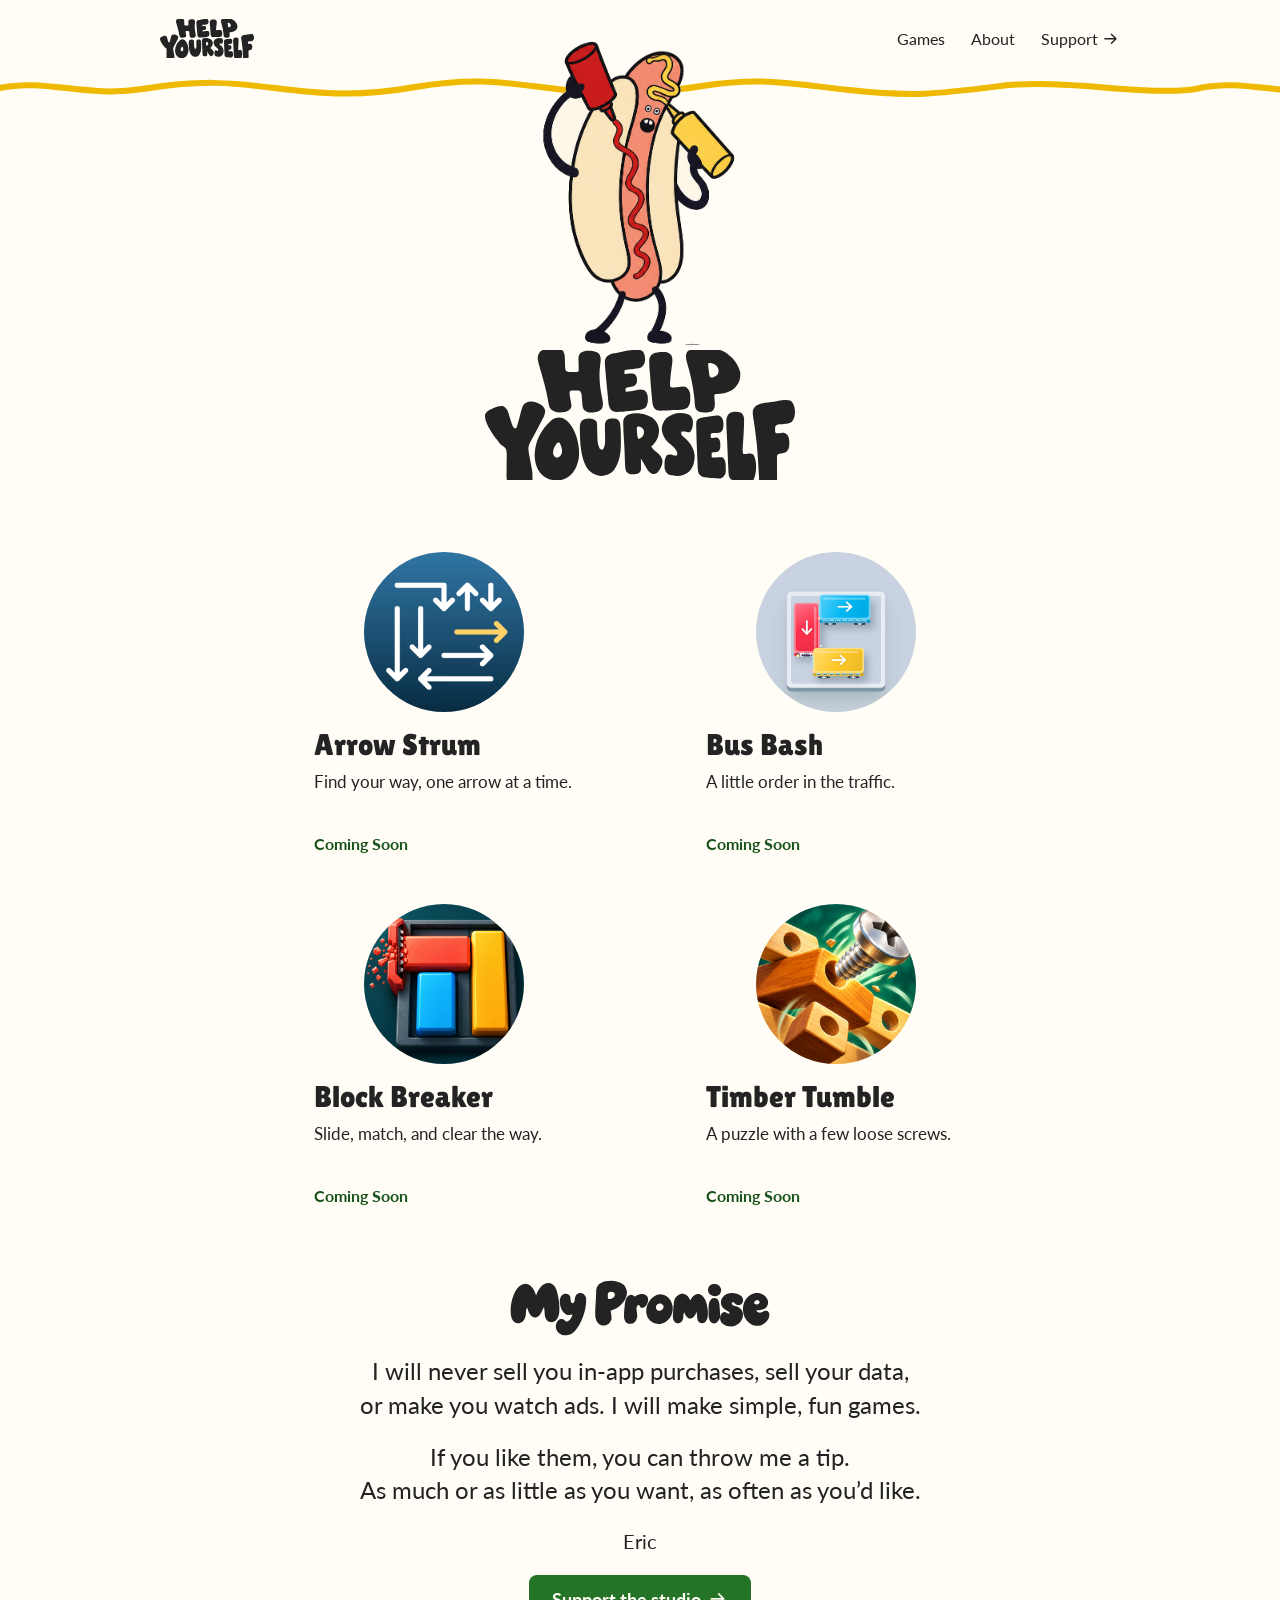
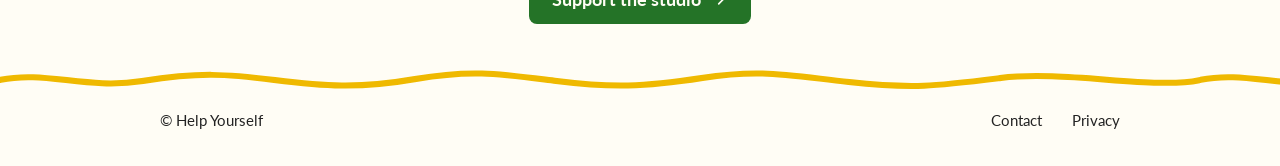
==== docs/index.html @ fa2aa7d3 "Balance game artwork beneath the centered brand" ====
<!doctype html>
<html lang="en">
<head>
  <meta charset="utf-8">
  <meta name="viewport" content="width=device-width, initial-scale=1">
  <meta name="description" content="Simple, fun games. No ads, no in-app purchases, and no selling your data. Meet Arrow Strum, Bus Bash, Block Breaker, and Timber Tumble.">
  <meta name="theme-color" content="#fffdf5">
  <meta property="og:title" content="Help Yourself — Simple, fun games">
  <meta property="og:description" content="Simple, fun games. No ads, no in-app purchases, and no selling your data. Meet Arrow Strum, Bus Bash, Block Breaker, and Timber Tumble.">
  <meta property="og:type" content="website">
  <title>Help Yourself — Simple, fun games</title>
  <link rel="stylesheet" href="assets/styles.css?v=10">
  <link rel="preload" href="assets/fonts/Lato-Regular.ttf" as="font" type="font/ttf" crossorigin>
  <script src="assets/site.js?v=2" defer></script>
</head>
<body class="home">
  <a class="skip-link" href="#main">Skip to content</a>
  <header class="site-header">
    <div class="header-inner">
      <a class="small-brand" href="./" aria-label="Help Yourself home" aria-hidden="true" tabindex="-1"><img src="assets/brand/help-yourself-wordmark.svg" width="692" height="292" alt="Help Yourself"></a>
      <nav aria-label="Main navigation">
        <a href="#games">Games</a>
        <a href="about/">About</a>
        <a class="support-link" href="support/">Support <svg viewBox="0 0 24 24" fill="none" aria-hidden="true"><path d="M4 12h15m-6-6 6 6-6 6" stroke="currentColor" stroke-width="2" stroke-linecap="round" stroke-linejoin="round"/></svg></a>
      </nav>
    </div>
    <div class="header-rule" aria-hidden="true"></div>
  </header>
  <main id="main" tabindex="-1">
    <section class="hero" aria-labelledby="brand-title">
      <img class="mascot" src="assets/brand/hot-dog-mascot.png" alt="" width="510" height="775" fetchpriority="high">
      <h1 id="brand-title"><span class="visually-hidden">Help Yourself</span><img class="wordmark" src="assets/brand/help-yourself-wordmark.svg" width="692" height="292" alt="" aria-hidden="true"></h1>
    </section>
    <section class="game-list" id="games" aria-labelledby="games-title">
      <h2 class="visually-hidden" id="games-title">Games</h2>
      <article class="game-preview" id="arrow-strum" aria-labelledby="arrow-strum-title">
        <img class="game-art" src="assets/games/arrow-strum.png" width="512" height="512" alt="">
        <h3 id="arrow-strum-title">Arrow Strum</h3>
        <p>Find your way, one arrow at a time.</p>
        <p class="availability">Coming Soon</p>
      </article>
      <article class="game-preview" id="bus-bash" aria-labelledby="bus-bash-title">
        <img class="game-art" src="assets/games/bus-bash.png" width="512" height="512" alt="" loading="lazy">
        <h3 id="bus-bash-title">Bus Bash</h3>
        <p>A little order in the traffic.</p>
        <p class="availability">Coming Soon</p>
      </article>
      <article class="game-preview" id="block-breaker" aria-labelledby="block-breaker-title">
        <img class="game-art" src="assets/games/block-breaker.png" width="512" height="512" alt="" loading="lazy">
        <h3 id="block-breaker-title">Block Breaker</h3>
        <p>Slide, match, and clear the way.</p>
        <p class="availability">Coming Soon</p>
      </article>
      <article class="game-preview" id="timber-tumble" aria-labelledby="timber-tumble-title">
        <img class="game-art" src="assets/games/timber-tumble.png" width="512" height="512" alt="" loading="lazy">
        <h3 id="timber-tumble-title">Timber Tumble</h3>
        <p>A puzzle with a few loose screws.</p>
        <p class="availability">Coming Soon</p>
      </article>
    </section>
    <section class="promise" aria-labelledby="promise-title">
      <h2 id="promise-title"><span class="visually-hidden">My Promise</span><img src="assets/headings/my-promise.svg" alt="" aria-hidden="true" width="1339" height="289" loading="lazy"></h2>
      <p>I will never sell you in-app purchases, sell your data,<br class="desktop-break"> or make you watch ads. I will make simple, fun games.</p>
      <p>If you like them, you can throw me a tip.<br class="desktop-break"> As much or as little as you want, as often as you’d like.</p>
      <p class="signoff">Eric</p>
      <a class="button" href="support/">Support the studio <svg viewBox="0 0 24 24" fill="none" aria-hidden="true"><path d="M4 12h15m-6-6 6 6-6 6" stroke="currentColor" stroke-width="2" stroke-linecap="round" stroke-linejoin="round"/></svg></a>
    </section>
  </main>
  <footer class="site-footer">
    <div class="footer-rule" aria-hidden="true"></div>
    <div class="footer-inner">
      <a href="./" class="footer-copyright">© Help Yourself</a>
      <nav aria-label="Footer navigation"><a href="mailto:support@helpyourself.games">Contact</a><a href="privacy/">Privacy</a></nav>
    </div>
  </footer>
</body>
</html>
---- docs/assets/styles.css ----
@font-face {
  font-family: Lato;
  src: url("fonts/Lato-Regular.ttf") format("truetype");
  font-style: normal;
  font-weight: 400;
  font-display: swap;
}
@font-face {
  font-family: Lato;
  src: url("fonts/Lato-Bold.ttf") format("truetype");
  font-style: normal;
  font-weight: 700;
  font-display: swap;
}
@font-face {
  font-family: "Lilita One";
  src: url("fonts/LilitaOne-Regular.ttf") format("truetype");
  font-style: normal;
  font-weight: 400;
  font-display: swap;
}
:root {
  --color-ink: #232323;
  --color-paper: #fffdf5;
  --color-mustard: #efb900;
  --color-ketchup: #e12620;
  --color-relish: #247327;
  --color-relish-dark: #19531c;
  --font-body: Lato, sans-serif;
  --font-display: "Lilita One", sans-serif;
  --width-site: 960px;
  --width-copy: 680px;
  --space-small: 16px;
  --space-medium: 32px;
  --space-large: 72px;
  --radius-button: 8px;
  color-scheme: light;
  color: var(--color-ink);
  background: var(--color-paper);
  font-family: var(--font-body);
  font-size: 18px;
  line-height: 1.5;
  font-synthesis: none;
  scrollbar-color: var(--color-ketchup) var(--color-paper);
}
* { box-sizing: border-box; }
html { scroll-behavior: smooth; scroll-padding-top: 128px; }
body { margin: 0; }
img { display: block; max-width: 100%; height: auto; }
svg { width: 1.1em; height: 1.1em; flex: none; vertical-align: middle; }
a { color: inherit; text-underline-offset: 0.22em; }
a:hover { text-decoration-thickness: 2px; }
a:focus-visible { outline: 3px solid var(--color-relish); outline-offset: 6px; border-radius: 3px; }
main:focus { outline: none; }
::selection { color: var(--color-paper); background: var(--color-relish); }
h1, h2, h3 { font-family: var(--font-display); font-weight: 400; line-height: 1.1; text-wrap: balance; }
p { margin: 0 0 1.2em; text-wrap: pretty; }
.visually-hidden { position: absolute; width: 1px; height: 1px; padding: 0; margin: -1px; overflow: hidden; clip-path: inset(50%); white-space: nowrap; border: 0; }
.skip-link { position: fixed; top: 12px; left: 16px; z-index: 30; padding: 12px 20px; background: var(--color-paper); transform: translateY(-160%); }
.skip-link:focus { transform: translateY(0); }
.site-header { position: fixed; inset: 0 0 auto; z-index: 10; height: 100px; background: var(--color-paper); }
.header-inner { width: min(var(--width-site), calc(100% - 64px)); height: 77px; margin: 0 auto; display: flex; align-items: center; justify-content: space-between; gap: 24px; }
.small-brand { display: block; width: 94px; flex: 0 0 94px; transition: opacity 180ms ease-out; }
.small-brand img { width: 100%; }
.home .small-brand { opacity: 0; visibility: hidden; pointer-events: none; }
.home.brand-visible .small-brand { opacity: 1; visibility: visible; pointer-events: auto; }
nav { display: flex; align-items: center; gap: 26px; }
nav a { min-height: 44px; display: inline-flex; align-items: center; gap: 4px; text-decoration: none; font-size: 16px; }
nav a:hover, nav a[aria-current="page"] { text-decoration: underline; }
.header-rule, .footer-rule { height: 24px; background: url("brand/mustard-line.svg?v=2") left center / 1200px 24px repeat-x; }
.header-rule { position: absolute; inset: 76px 0 auto; }
.home .site-header { background: transparent; }
.home.brand-visible .site-header { background: var(--color-paper); }
.hero { position: relative; width: min(310px, 65vw); margin: 0 auto; padding-top: 34px; text-align: center; }
.mascot { position: relative; z-index: 11; height: 310.5px; width: auto; margin: 0 auto 5px; }
.hero h1 { margin: 0; }
.wordmark { width: 310px; }
.game-list { display: grid; grid-template-columns: repeat(2, minmax(0, 1fr)); gap: 48px 64px; width: min(720px, calc(100% - 64px)); margin: 72px auto 0; text-align: left; }
.game-preview { width: 260px; max-width: 100%; min-width: 0; justify-self: center; scroll-margin-top: 0; }
.game-art { width: 230px; height: 230px; border-radius: 50%; object-fit: cover; }
.game-preview .game-art { width: 160px; height: 160px; margin: 0 auto 16px; }
.game-preview h3 { margin: 0 0 8px; font-size: 30px; }
.game-preview p { max-width: 28ch; margin: 0 0 12px; font-size: 17px; }
.game-preview p:not(.availability) { min-height: 3em; }
.game-preview .availability { color: var(--color-relish-dark); font-size: 16px; font-weight: 700; margin-bottom: 0; }
.promise { max-width: 800px; margin: 72px auto 0; padding: 0 24px; text-align: center; }
.promise h2 { margin: 0 0 18px; }
.promise h2 img { width: 260px; margin: 0 auto; }
.promise p { margin: 0 0 18px; font-size: clamp(19px, 2.5vw, 24px); line-height: 1.4; }
.promise .signoff { font-family: var(--font-body); font-size: 20px; margin: 20px 0; }
.button { display: inline-flex; align-items: center; justify-content: center; gap: 7px; min-height: 48px; padding: 11px 23px; border-radius: var(--radius-button); color: var(--color-paper); background: var(--color-relish); font-weight: 700; text-decoration: none; transition: background-color 180ms ease-out; }
.button:hover { background: var(--color-relish-dark); text-decoration: none; }
.site-footer { margin: 44px 0 0; padding-bottom: 24px; }
.footer-rule { margin-bottom: 6px; }
.footer-inner { width: min(var(--width-site), calc(100% - 64px)); margin-inline: auto; display: flex; justify-content: space-between; align-items: center; gap: 24px; font-size: 15px; }
.footer-copyright { text-decoration: none; }
.footer-copyright:hover { text-decoration: underline; }
.footer-inner nav { gap: 30px; }
.footer-inner nav a { font-size: 15px; }
.interior { width: min(720px, calc(100% - 64px)); min-height: calc(100svh - 130px); margin: 0 auto; padding: 164px 0 48px; }
.interior + .site-footer { margin-top: 0; }
.page-intro { margin: 0 0 40px; text-align: left; }
.page-intro h1 { font-size: clamp(38px, 5vw, 60px); margin: 0; }
.page-intro h1.lettered-heading { font-family: var(--font-body); line-height: 1; }
.heading-art { height: clamp(42px, 5vw, 60px); width: auto; max-width: 100%; object-fit: contain; object-position: left center; }
.short-story { max-width: 480px; text-align: left; }
.about-story, .support-story { display: grid; grid-template-columns: minmax(0, 1fr) 240px; column-gap: 48px; max-width: none; }
.about-story > :not(.pie-character), .support-story > :not(.bank-character) { grid-column: 1; }
.page-lead { font-size: 22px; line-height: 1.45; margin-bottom: 28px; }
.pie-character, .bank-character { width: auto; grid-column: 2; grid-row: 1 / 4; align-self: center; }
.pie-character { height: 260px; }
.bank-character { height: 240px; }
.promise-lines { font-size: 20px; line-height: 1.6; margin-bottom: 20px; }
.text-action { min-height: 44px; display: inline-flex; align-items: center; gap: 8px; font-weight: 700; }
.support-copy p:not(.page-lead) { margin-bottom: 24px; }
.privacy-copy { max-width: 600px; }
.privacy-copy h2 { font-family: var(--font-body); font-size: 20px; font-weight: 700; margin: 32px 0 12px; }
.privacy-copy h2:first-child { margin-top: 0; }
.privacy-copy p { margin-bottom: 20px; overflow-wrap: anywhere; }
@media (max-width: 640px) {
  :root { font-size: 17px; }
  .header-inner { width: calc(100% - 32px); height: 73px; gap: 12px; }
  .small-brand { width: 70px; flex-basis: 70px; }
  nav { gap: 17px; }
  nav a { font-size: 15px; }
  .header-rule { top: 73px; }
  .hero { width: 270px; padding-top: 100px; }
  .mascot { height: 281.75px; }
  .wordmark { width: 270px; }
  .game-list { grid-template-columns: 1fr; gap: 60px; width: calc(100% - 48px); margin-top: 64px; text-align: center; }
  .game-preview { width: 100%; }
  .game-art { width: 220px; height: 220px; }
  .game-preview .game-art { width: 220px; height: 220px; margin: 0 auto 8px; }
  .game-preview h3 { font-size: 29px; }
  .game-preview p { margin: 4px auto 0; font-size: 17px; }
  .game-preview p:not(.availability) { min-height: 0; }
  .game-preview .availability { font-size: 16px; }
  .promise { margin-top: 64px; padding-inline: 24px; }
  .promise p { font-size: 20px; }
  .desktop-break { display: none; }
  .site-footer { margin-top: 40px; }
  .footer-inner { width: calc(100% - 32px); gap: 10px; }
  .footer-inner nav { gap: 18px; }
  .footer-inner, .footer-inner nav a { font-size: 14px; }
  .interior { width: calc(100% - 40px); padding: 136px 0 40px; }
  .page-intro { margin-bottom: 32px; }
  .page-lead { font-size: 20px; }
  .about-story, .support-story { grid-template-columns: 1fr; }
  .pie-character, .bank-character { grid-column: 1; grid-row: auto; margin-bottom: 28px; }
  .pie-character { height: 200px; }
  .bank-character { height: 180px; }
  .promise-lines { font-size: 18px; }
}
@media (max-width: 360px) {
  .small-brand { width: 60px; flex-basis: 60px; }
  nav { gap: 12px; }
  nav a { font-size: 14px; }
}
@media (prefers-reduced-motion: reduce) {
  html { scroll-behavior: auto; }
  *, *::before, *::after { transition: none !important; }
}
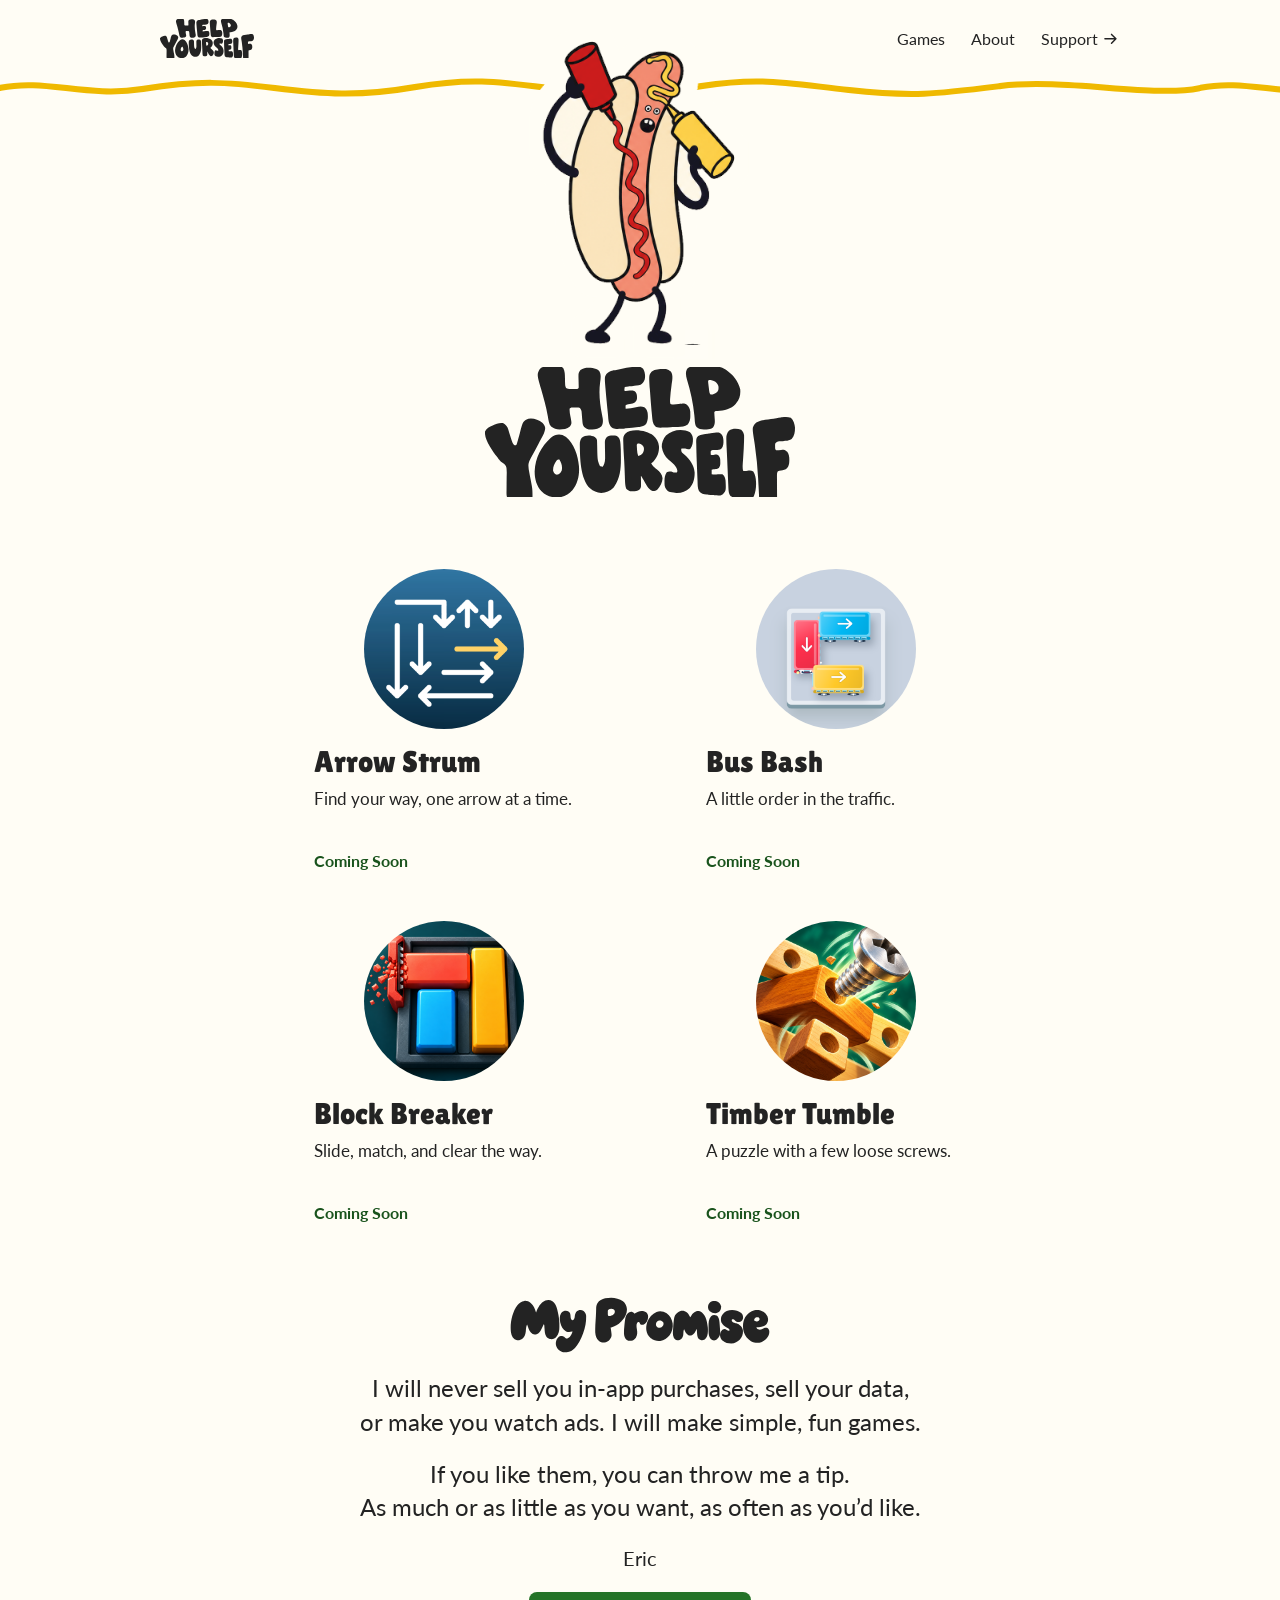
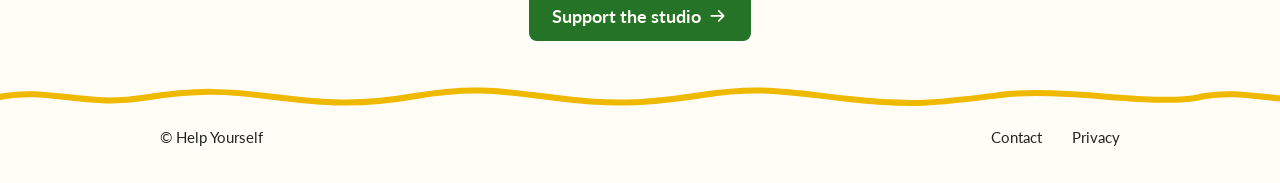
==== commit 9d611866: "Give the hot dog breathing room from the mustard line" ====
--- a/docs/index.html
+++ b/docs/index.html
@@ -9,7 +9,7 @@
   <meta property="og:description" content="Simple, fun games. No ads, no in-app purchases, and no selling your data. Meet Arrow Strum, Bus Bash, Block Breaker, and Timber Tumble.">
   <meta property="og:type" content="website">
   <title>Help Yourself — Simple, fun games</title>
-  <link rel="stylesheet" href="assets/styles.css?v=10">
+  <link rel="stylesheet" href="assets/styles.css?v=11">
   <link rel="preload" href="assets/fonts/Lato-Regular.ttf" as="font" type="font/ttf" crossorigin>
   <script src="assets/site.js?v=2" defer></script>
 </head>
@@ -28,7 +28,17 @@
   </header>
   <main id="main" tabindex="-1">
     <section class="hero" aria-labelledby="brand-title">
-      <img class="mascot" src="assets/brand/hot-dog-mascot.png" alt="" width="510" height="775" fetchpriority="high">
+      <svg class="mascot-filter" aria-hidden="true" focusable="false" xmlns="http://www.w3.org/2000/svg">
+        <defs>
+          <filter id="mascot-clearance" x="-25%" y="-25%" width="150%" height="150%" primitiveUnits="userSpaceOnUse">
+            <feMorphology in="SourceAlpha" operator="dilate" radius="14" result="outline"/>
+            <feFlood flood-color="var(--color-paper)"/>
+            <feComposite in2="outline" operator="in"/>
+            <feMerge><feMergeNode/><feMergeNode in="SourceGraphic"/></feMerge>
+          </filter>
+        </defs>
+      </svg>
+      <img class="mascot" src="assets/brand/hot-dog-mascot.png" alt="" width="510" height="775" fetchpriority="high" style="filter: url(#mascot-clearance)">
       <h1 id="brand-title"><span class="visually-hidden">Help Yourself</span><img class="wordmark" src="assets/brand/help-yourself-wordmark.svg" width="692" height="292" alt="" aria-hidden="true"></h1>
     </section>
     <section class="game-list" id="games" aria-labelledby="games-title">
--- a/docs/assets/styles.css
+++ b/docs/assets/styles.css
@@ -72,7 +72,8 @@
 .home .site-header { background: transparent; }
 .home.brand-visible .site-header { background: var(--color-paper); }
 .hero { position: relative; width: min(310px, 65vw); margin: 0 auto; padding-top: 34px; text-align: center; }
-.mascot { position: relative; z-index: 11; height: 310.5px; width: auto; margin: 0 auto 5px; }
+.mascot-filter { position: absolute; width: 0; height: 0; overflow: hidden; pointer-events: none; }
+.mascot { position: relative; z-index: 11; height: 310.5px; width: auto; margin: 0 auto 22px; }
 .hero h1 { margin: 0; }
 .wordmark { width: 310px; }
 .game-list { display: grid; grid-template-columns: repeat(2, minmax(0, 1fr)); gap: 48px 64px; width: min(720px, calc(100% - 64px)); margin: 72px auto 0; text-align: left; }
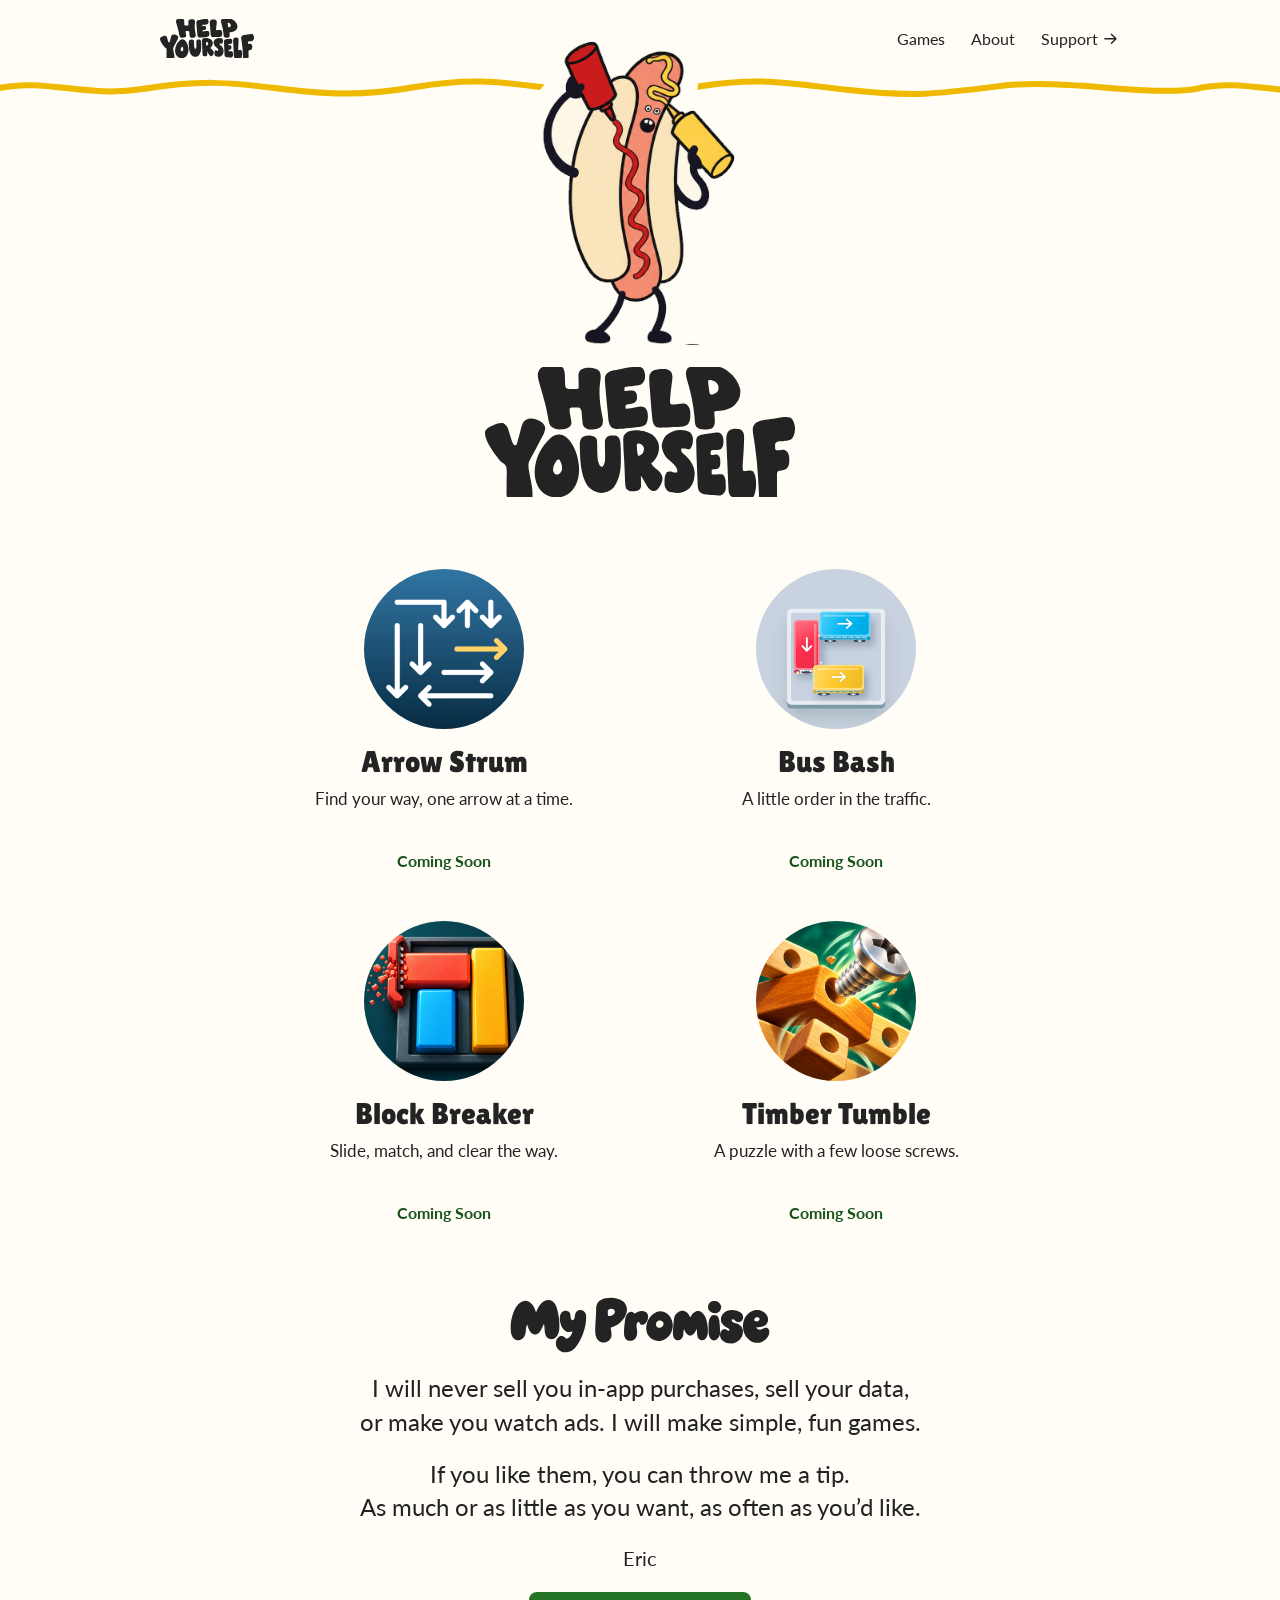
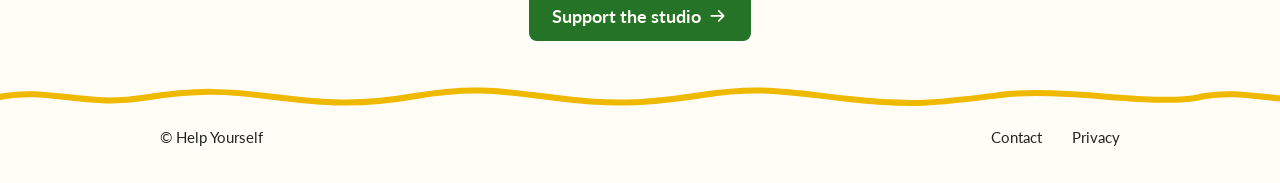
==== commit fdb21da8: "Center game captions beneath their artwork" ====
--- a/docs/index.html
+++ b/docs/index.html
@@ -9,7 +9,7 @@
   <meta property="og:description" content="Simple, fun games. No ads, no in-app purchases, and no selling your data. Meet Arrow Strum, Bus Bash, Block Breaker, and Timber Tumble.">
   <meta property="og:type" content="website">
   <title>Help Yourself — Simple, fun games</title>
-  <link rel="stylesheet" href="assets/styles.css?v=11">
+  <link rel="stylesheet" href="assets/styles.css?v=12">
   <link rel="preload" href="assets/fonts/Lato-Regular.ttf" as="font" type="font/ttf" crossorigin>
   <script src="assets/site.js?v=2" defer></script>
 </head>
--- a/docs/assets/styles.css
+++ b/docs/assets/styles.css
@@ -77,11 +77,11 @@
 .hero h1 { margin: 0; }
 .wordmark { width: 310px; }
 .game-list { display: grid; grid-template-columns: repeat(2, minmax(0, 1fr)); gap: 48px 64px; width: min(720px, calc(100% - 64px)); margin: 72px auto 0; text-align: left; }
-.game-preview { width: 260px; max-width: 100%; min-width: 0; justify-self: center; scroll-margin-top: 0; }
+.game-preview { width: 260px; max-width: 100%; min-width: 0; justify-self: center; text-align: center; scroll-margin-top: 0; }
 .game-art { width: 230px; height: 230px; border-radius: 50%; object-fit: cover; }
 .game-preview .game-art { width: 160px; height: 160px; margin: 0 auto 16px; }
 .game-preview h3 { margin: 0 0 8px; font-size: 30px; }
-.game-preview p { max-width: 28ch; margin: 0 0 12px; font-size: 17px; }
+.game-preview p { max-width: 28ch; margin: 0 auto 12px; font-size: 17px; }
 .game-preview p:not(.availability) { min-height: 3em; }
 .game-preview .availability { color: var(--color-relish-dark); font-size: 16px; font-weight: 700; margin-bottom: 0; }
 .promise { max-width: 800px; margin: 72px auto 0; padding: 0 24px; text-align: center; }
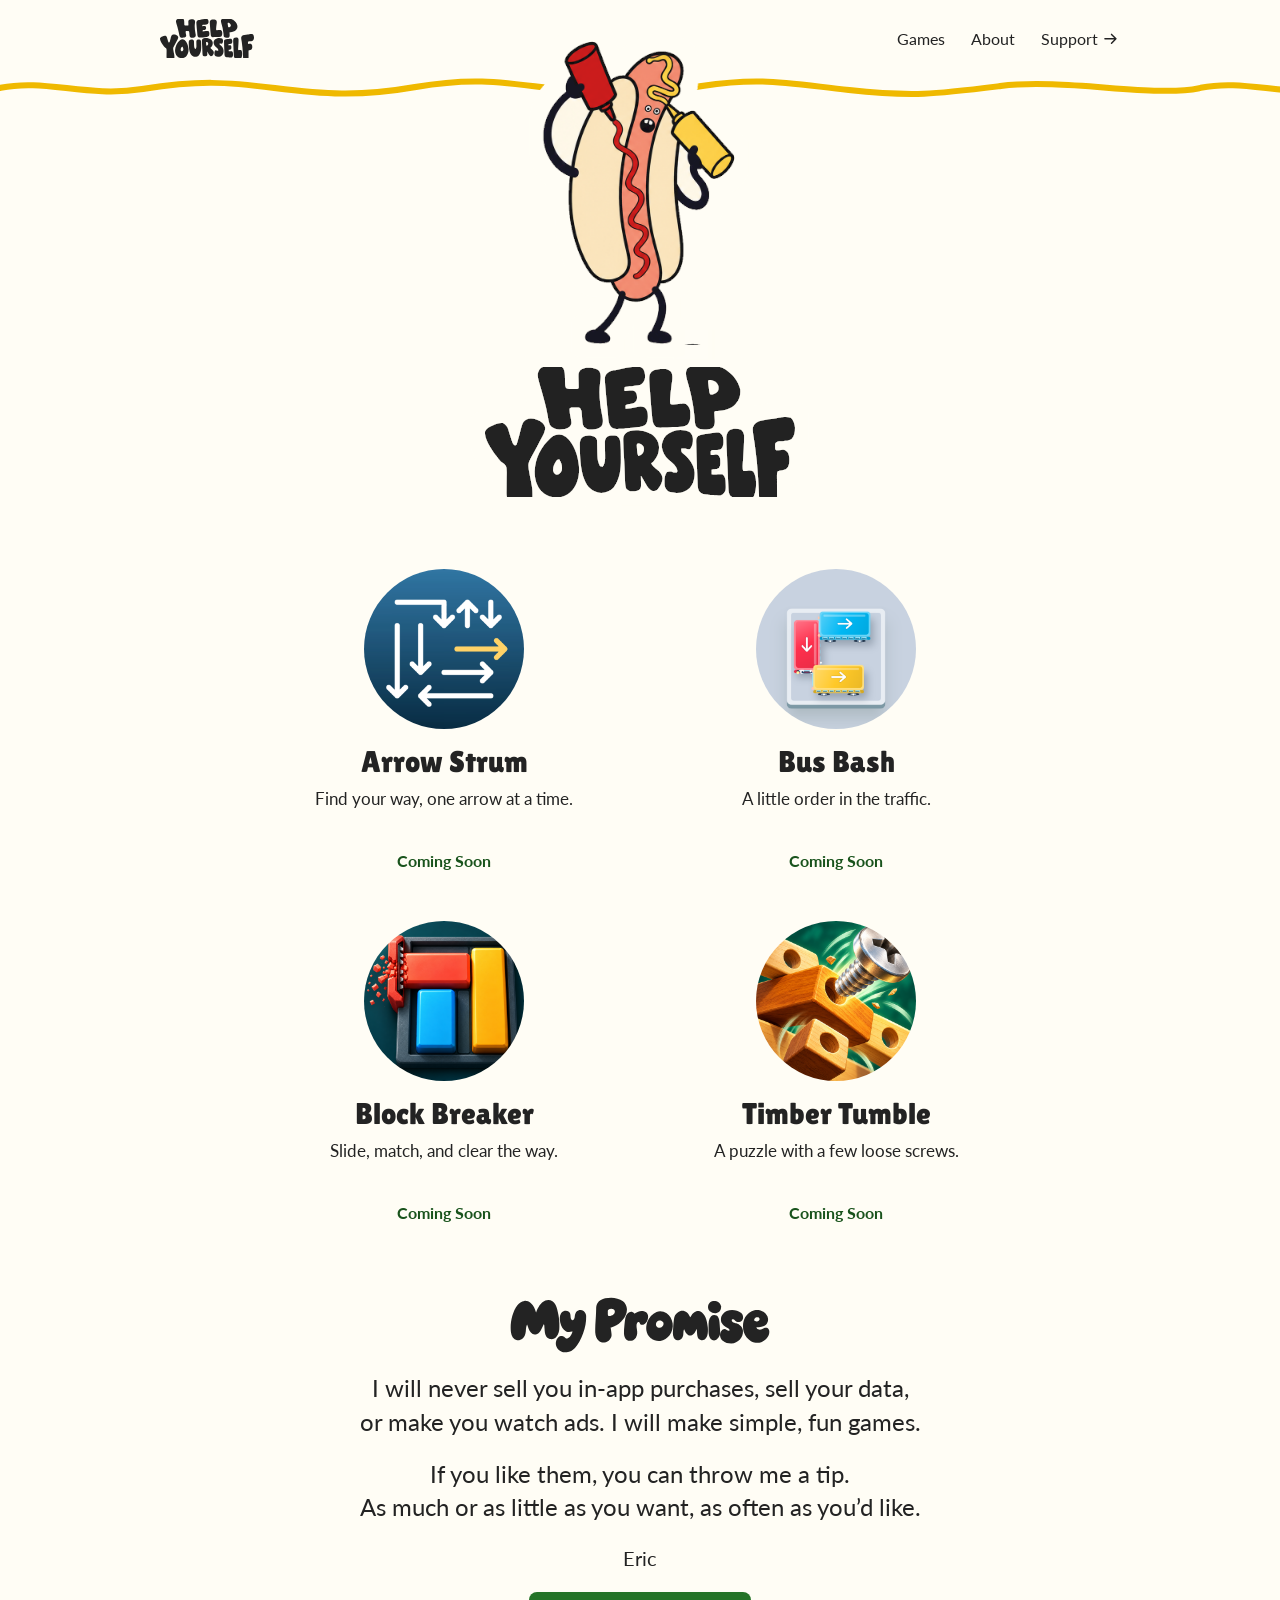
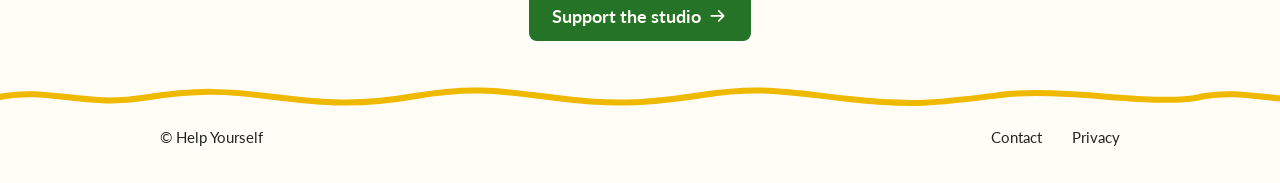
==== commit 4ad0eb37: "Keep mustard clear of the title throughout scrolling" ====
--- a/docs/index.html
+++ b/docs/index.html
@@ -9,9 +9,9 @@
   <meta property="og:description" content="Simple, fun games. No ads, no in-app purchases, and no selling your data. Meet Arrow Strum, Bus Bash, Block Breaker, and Timber Tumble.">
   <meta property="og:type" content="website">
   <title>Help Yourself — Simple, fun games</title>
-  <link rel="stylesheet" href="assets/styles.css?v=12">
+  <link rel="stylesheet" href="assets/styles.css?v=13">
   <link rel="preload" href="assets/fonts/Lato-Regular.ttf" as="font" type="font/ttf" crossorigin>
-  <script src="assets/site.js?v=2" defer></script>
+  <script src="assets/site.js?v=3" defer></script>
 </head>
 <body class="home">
   <a class="skip-link" href="#main">Skip to content</a>
@@ -28,9 +28,9 @@
   </header>
   <main id="main" tabindex="-1">
     <section class="hero" aria-labelledby="brand-title">
-      <svg class="mascot-filter" aria-hidden="true" focusable="false" xmlns="http://www.w3.org/2000/svg">
+      <svg class="brand-filter" aria-hidden="true" focusable="false" xmlns="http://www.w3.org/2000/svg">
         <defs>
-          <filter id="mascot-clearance" x="-25%" y="-25%" width="150%" height="150%" primitiveUnits="userSpaceOnUse">
+          <filter id="brand-clearance" x="-25%" y="-25%" width="150%" height="150%" primitiveUnits="userSpaceOnUse">
             <feMorphology in="SourceAlpha" operator="dilate" radius="14" result="outline"/>
             <feFlood flood-color="var(--color-paper)"/>
             <feComposite in2="outline" operator="in"/>
@@ -38,8 +38,8 @@
           </filter>
         </defs>
       </svg>
-      <img class="mascot" src="assets/brand/hot-dog-mascot.png" alt="" width="510" height="775" fetchpriority="high" style="filter: url(#mascot-clearance)">
-      <h1 id="brand-title"><span class="visually-hidden">Help Yourself</span><img class="wordmark" src="assets/brand/help-yourself-wordmark.svg" width="692" height="292" alt="" aria-hidden="true"></h1>
+      <img class="mascot" src="assets/brand/hot-dog-mascot.png" alt="" width="510" height="775" fetchpriority="high" style="filter: url(#brand-clearance)">
+      <h1 id="brand-title"><span class="visually-hidden">Help Yourself</span><img class="wordmark" src="assets/brand/help-yourself-wordmark.svg" style="filter: url(#brand-clearance)" width="692" height="292" alt="" aria-hidden="true"></h1>
     </section>
     <section class="game-list" id="games" aria-labelledby="games-title">
       <h2 class="visually-hidden" id="games-title">Games</h2>
--- a/docs/assets/styles.css
+++ b/docs/assets/styles.css
@@ -69,13 +69,17 @@
 nav a:hover, nav a[aria-current="page"] { text-decoration: underline; }
 .header-rule, .footer-rule { height: 24px; background: url("brand/mustard-line.svg?v=2") left center / 1200px 24px repeat-x; }
 .header-rule { position: absolute; inset: 76px 0 auto; }
-.home .site-header { background: transparent; }
-.home.brand-visible .site-header { background: var(--color-paper); }
+.home .site-header { position: static; height: 0; z-index: auto; background: transparent; }
+.home .header-inner { position: fixed; top: 0; left: 50%; z-index: 12; transform: translateX(-50%); background: var(--color-paper); }
+.home .header-rule { position: fixed; z-index: 10; background-color: var(--color-paper); }
 .hero { position: relative; width: min(310px, 65vw); margin: 0 auto; padding-top: 34px; text-align: center; }
-.mascot-filter { position: absolute; width: 0; height: 0; overflow: hidden; pointer-events: none; }
+.brand-filter { position: absolute; width: 0; height: 0; overflow: hidden; pointer-events: none; }
 .mascot { position: relative; z-index: 11; height: 310.5px; width: auto; margin: 0 auto 22px; }
+.home .mascot { z-index: 13; }
+.home.mascot-scrolled .mascot { visibility: hidden; }
 .hero h1 { margin: 0; }
-.wordmark { width: 310px; }
+.wordmark { position: relative; z-index: 11; width: 310px; }
+.home.brand-visible .wordmark { visibility: hidden; }
 .game-list { display: grid; grid-template-columns: repeat(2, minmax(0, 1fr)); gap: 48px 64px; width: min(720px, calc(100% - 64px)); margin: 72px auto 0; text-align: left; }
 .game-preview { width: 260px; max-width: 100%; min-width: 0; justify-self: center; text-align: center; scroll-margin-top: 0; }
 .game-art { width: 230px; height: 230px; border-radius: 50%; object-fit: cover; }
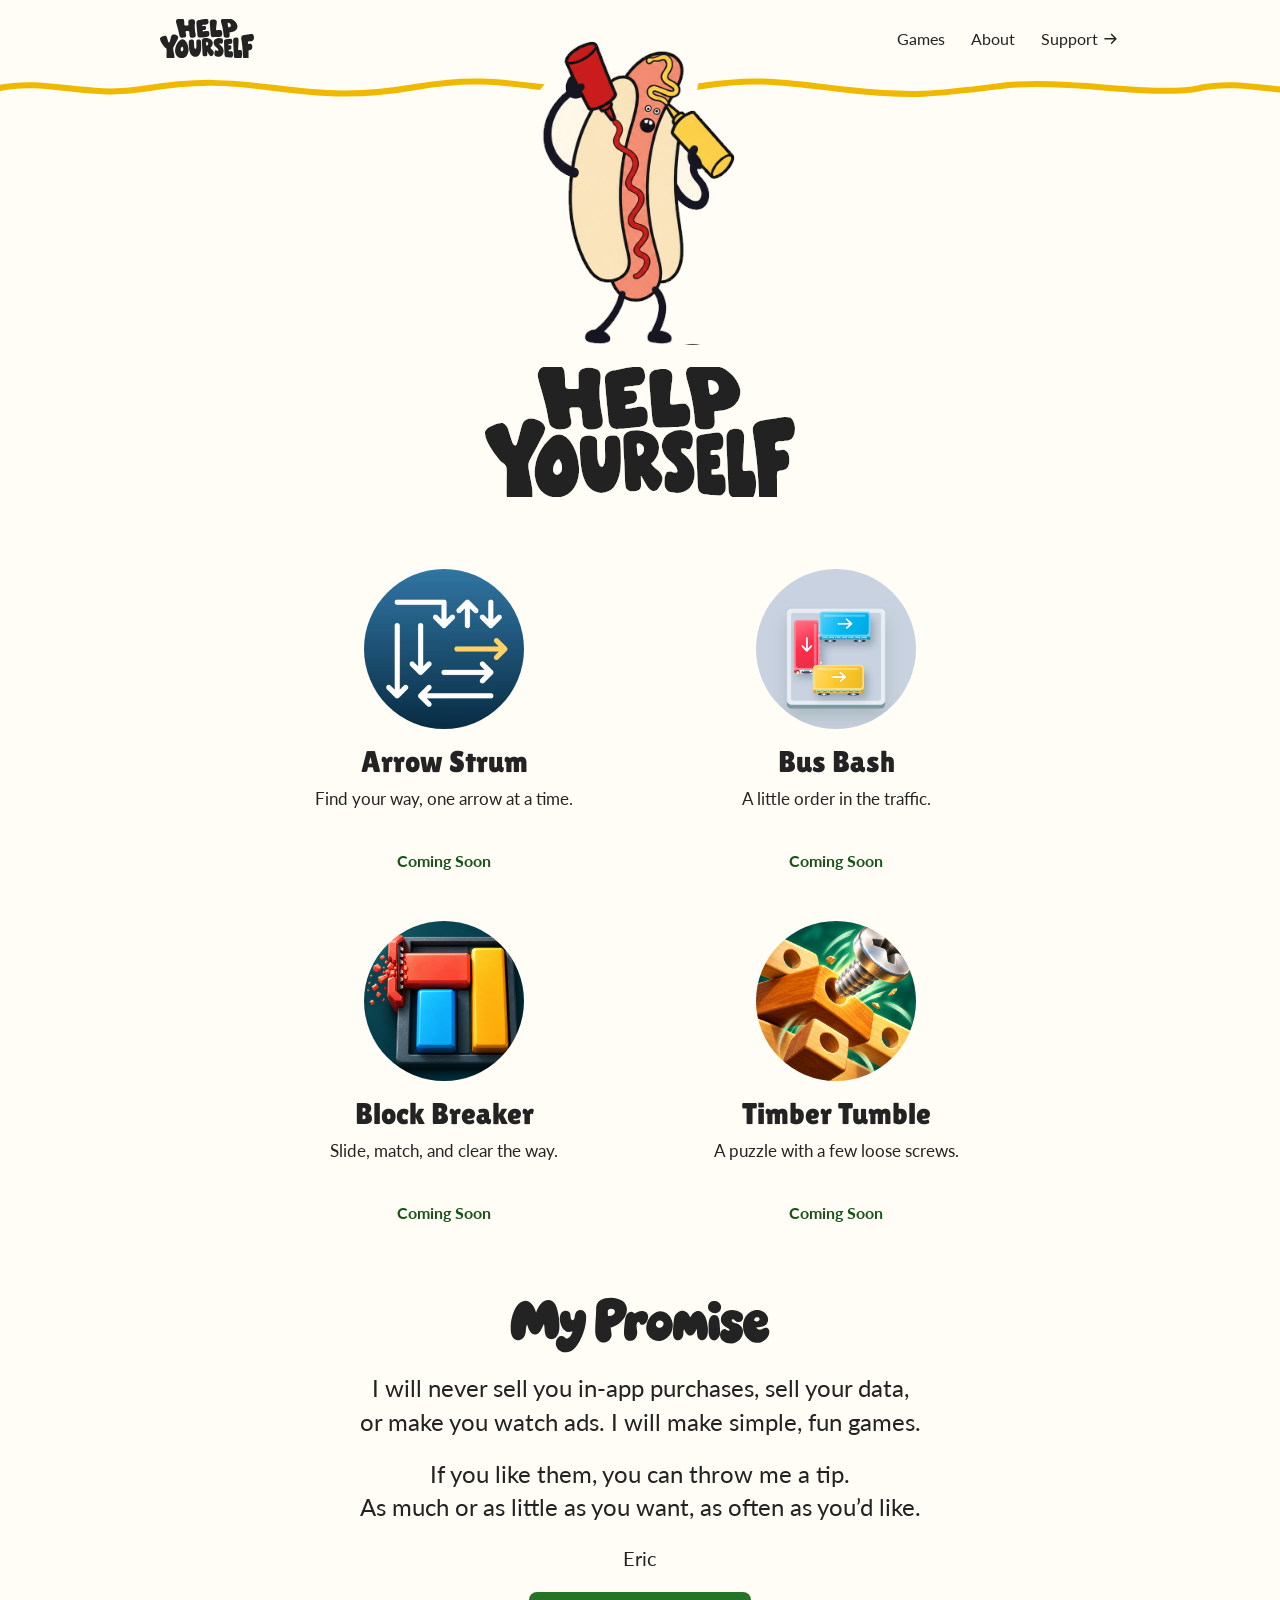
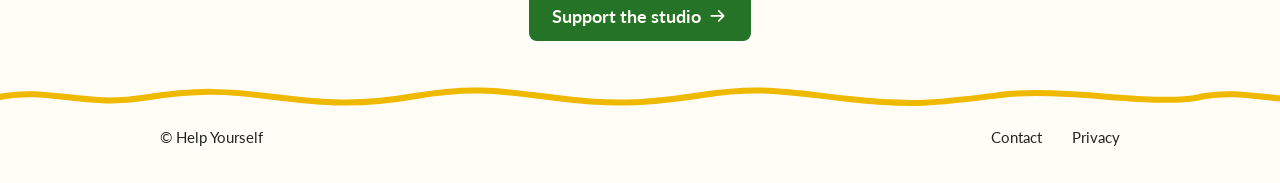
==== commit cb0e75e6: "Add the Arrow Strum page Add /arrow-strum/ with a playable level 13, autoplay of its score, and a fu" ====
--- a/docs/index.html
+++ b/docs/index.html
@@ -9,7 +9,7 @@
   <meta property="og:description" content="Simple, fun games. No ads, no in-app purchases, and no selling your data. Meet Arrow Strum, Bus Bash, Block Breaker, and Timber Tumble.">
   <meta property="og:type" content="website">
   <title>Help Yourself — Simple, fun games</title>
-  <link rel="stylesheet" href="assets/styles.css?v=13">
+  <link rel="stylesheet" href="assets/styles.css?v=23">
   <link rel="preload" href="assets/fonts/Lato-Regular.ttf" as="font" type="font/ttf" crossorigin>
   <script src="assets/site.js?v=3" defer></script>
 </head>
@@ -45,7 +45,7 @@
       <h2 class="visually-hidden" id="games-title">Games</h2>
       <article class="game-preview" id="arrow-strum" aria-labelledby="arrow-strum-title">
         <img class="game-art" src="assets/games/arrow-strum.png" width="512" height="512" alt="">
-        <h3 id="arrow-strum-title">Arrow Strum</h3>
+        <h3 id="arrow-strum-title"><a href="arrow-strum/">Arrow Strum</a></h3>
         <p>Find your way, one arrow at a time.</p>
         <p class="availability">Coming Soon</p>
       </article>
--- a/docs/assets/styles.css
+++ b/docs/assets/styles.css
@@ -58,7 +58,7 @@
 .visually-hidden { position: absolute; width: 1px; height: 1px; padding: 0; margin: -1px; overflow: hidden; clip-path: inset(50%); white-space: nowrap; border: 0; }
 .skip-link { position: fixed; top: 12px; left: 16px; z-index: 30; padding: 12px 20px; background: var(--color-paper); transform: translateY(-160%); }
 .skip-link:focus { transform: translateY(0); }
-.site-header { position: fixed; inset: 0 0 auto; z-index: 10; height: 100px; background: var(--color-paper); }
+.site-header { position: fixed; inset: 0 0 auto; z-index: 10; height: 77px; background: var(--color-paper); }
 .header-inner { width: min(var(--width-site), calc(100% - 64px)); height: 77px; margin: 0 auto; display: flex; align-items: center; justify-content: space-between; gap: 24px; }
 .small-brand { display: block; width: 94px; flex: 0 0 94px; transition: opacity 180ms ease-out; }
 .small-brand img { width: 100%; }
@@ -68,10 +68,11 @@
 nav a { min-height: 44px; display: inline-flex; align-items: center; gap: 4px; text-decoration: none; font-size: 16px; }
 nav a:hover, nav a[aria-current="page"] { text-decoration: underline; }
 .header-rule, .footer-rule { height: 24px; background: url("brand/mustard-line.svg?v=2") left center / 1200px 24px repeat-x; }
-.header-rule { position: absolute; inset: 76px 0 auto; }
+/* Paper above the wave, see-through below it, so the page scrolls right up to the mustard. */
+.header-rule { position: absolute; inset: 76px 0 auto; background-image: url("brand/mustard-header.svg"); pointer-events: none; }
 .home .site-header { position: static; height: 0; z-index: auto; background: transparent; }
 .home .header-inner { position: fixed; top: 0; left: 50%; z-index: 12; transform: translateX(-50%); background: var(--color-paper); }
-.home .header-rule { position: fixed; z-index: 10; background-color: var(--color-paper); }
+.home .header-rule { position: fixed; z-index: 10; }
 .hero { position: relative; width: min(310px, 65vw); margin: 0 auto; padding-top: 34px; text-align: center; }
 .brand-filter { position: absolute; width: 0; height: 0; overflow: hidden; pointer-events: none; }
 .mascot { position: relative; z-index: 11; height: 310.5px; width: auto; margin: 0 auto 22px; }
@@ -87,6 +88,10 @@
 .game-preview h3 { margin: 0 0 8px; font-size: 30px; }
 .game-preview p { max-width: 28ch; margin: 0 auto 12px; font-size: 17px; }
 .game-preview p:not(.availability) { min-height: 3em; }
+.game-preview h3 a { text-decoration: none; }
+.game-preview h3 a:hover { text-decoration: underline; }
+.game-preview:has(h3 a) { position: relative; }
+.game-preview h3 a::after { content: ""; position: absolute; inset: 0; }
 .game-preview .availability { color: var(--color-relish-dark); font-size: 16px; font-weight: 700; margin-bottom: 0; }
 .promise { max-width: 800px; margin: 72px auto 0; padding: 0 24px; text-align: center; }
 .promise h2 { margin: 0 0 18px; }
@@ -122,15 +127,74 @@
 .privacy-copy h2 { font-family: var(--font-body); font-size: 20px; font-weight: 700; margin: 32px 0 12px; }
 .privacy-copy h2:first-child { margin-top: 0; }
 .privacy-copy p { margin-bottom: 20px; overflow-wrap: anywhere; }
+:root:has(.game-page) { scrollbar-color: auto; }
+.game-page { width: 100%; padding-top: 76px; }
+.game-hero, .game-section { width: min(var(--width-site), calc(100% - 64px)); margin-inline: auto; }
+/* Level 13 on the game’s own Easy green, which starts behind the header’s wave. */
+.game-banner { padding: 56px 0 28px; background: #286e0c; color: var(--color-paper); }
+.game-banner ::selection { color: #286e0c; background: var(--color-paper); }
+.game-banner .heading-art { width: min(100%, 420px); height: auto; filter: brightness(0) invert(1); }
+.game-page .game-banner .availability { color: inherit; }
+.game-page h2 { margin: 0 0 12px; font-size: 30px; }
+.game-page p { max-width: 60ch; }
+.game-hero, .game-split { display: grid; grid-template-columns: minmax(0, 1fr) 460px; gap: 64px; }
+.game-hero { align-items: center; }
+.game-intro h1 { margin: 0 0 28px; }
+.game-page .availability { margin: 0; color: var(--color-relish-dark); font-weight: 700; }
+.game-section { margin-top: var(--space-large); }
+/* The board keeps the game’s own line weight, hint blue, and yellow bump. */
+.board { display: block; width: 100%; height: auto; overflow: hidden; fill: none; stroke: #fff; stroke-width: .16; stroke-linecap: round; stroke-linejoin: round; touch-action: manipulation; }
+.board .arrow { cursor: pointer; outline: none; }
+.board .hit { stroke: transparent; stroke-width: .9; pointer-events: stroke; }
+.board .leaving { pointer-events: none; }
+.board .bumped { stroke: #ffd166; }
+.board .arrow:hover .line { stroke-width: .22; }
+.board .arrow:focus-visible .line { stroke: #7bd1e8; stroke-width: .24; }
+.board-controls { position: relative; display: flex; align-items: center; justify-content: center; }
+.game-page .board-prompt { margin: 0 8px 0 0; font-weight: 700; }
+.board-controls[hidden] { display: none; }
+.icon-button { display: grid; place-items: center; width: 48px; height: 48px; padding: 0; border: 0; background: none; color: inherit; font-size: 24px; cursor: pointer; }
+.icon-button:hover { color: #ffd166; }
+.icon-button:focus-visible { outline: 3px solid var(--color-paper); border-radius: 3px; }
+.stop-icon, .playing .play-icon { display: none; }
+.playing .stop-icon { display: inline; }
+.rank-list { display: grid; grid-template-columns: repeat(6, minmax(0, 1fr)); gap: 20px; margin: 28px 0 0; padding: 0; list-style: none; }
+.rank-list span { display: block; margin-top: 10px; font-size: 16px; font-weight: 700; line-height: 1.25; text-align: center; }
+.screen { width: 100%; border-radius: 10% / 4.6%; }
+.shot { display: block; text-decoration: none; cursor: zoom-in; }
+.shot:hover span { text-decoration: underline; }
+.viewer { width: 100%; max-width: none; height: 100%; max-height: none; margin: 0; padding: 0; border: 0; overflow: hidden; background: var(--color-paper); color: var(--color-ink); }
+.viewer[open] { display: flex; flex-direction: column; align-items: center; justify-content: center; gap: 12px; }
+.viewer img { width: auto; height: auto; max-width: calc(100vw - 144px); max-height: calc(100svh - 96px); aspect-ratio: 960 / 2087; border-radius: 5% / 2.3%; touch-action: pan-y pinch-zoom; }
+.game-page .viewer-caption { min-height: 1.5em; margin: 0; font-weight: 700; }
+.viewer-button { position: absolute; display: grid; place-items: center; width: 52px; height: 52px; padding: 0; border: 0; border-radius: 50%; color: inherit; background: none; font-size: 24px; cursor: pointer; }
+.viewer-button:hover { color: var(--color-relish); }
+.viewer-button:focus-visible { outline: 3px solid var(--color-relish); }
+.viewer-close { top: 16px; right: 16px; }
+.viewer-previous, .viewer-next { top: calc(50% - 26px); }
+.viewer-previous { left: max(16px, calc(50% - 380px)); }
+.viewer-next { right: max(16px, calc(50% - 380px)); }
+.game-split { align-items: center; }
+.game-split section + section { margin-top: 40px; }
+.screen-pair { display: grid; grid-template-columns: 1fr 1fr; gap: 24px; }
+.game-page .game-links { display: flex; flex-wrap: wrap; gap: 8px 28px; max-width: var(--width-site); margin-bottom: 0; font-size: 16px; }
+@media (max-width: 900px) {
+  .game-hero, .game-split { grid-template-columns: 1fr; gap: 40px; }
+  .board-demo, .screen-pair { width: 100%; max-width: 460px; }
+  .game-hero { gap: 16px; }
+  .rank-list { grid-template-columns: repeat(3, minmax(0, 1fr)); max-width: 560px; }
+}
 @media (max-width: 640px) {
   :root { font-size: 17px; }
   .header-inner { width: calc(100% - 32px); height: 73px; gap: 12px; }
   .small-brand { width: 70px; flex-basis: 70px; }
   nav { gap: 17px; }
   nav a { font-size: 15px; }
+  .site-header { height: 74px; }
   .header-rule { top: 73px; }
   .hero { width: 270px; padding-top: 100px; }
   .mascot { height: 281.75px; }
+  .home .mascot { z-index: 11; }
   .wordmark { width: 270px; }
   .game-list { grid-template-columns: 1fr; gap: 60px; width: calc(100% - 48px); margin-top: 64px; text-align: center; }
   .game-preview { width: 100%; }
@@ -155,6 +219,20 @@
   .pie-character { height: 200px; }
   .bank-character { height: 180px; }
   .promise-lines { font-size: 18px; }
+  .game-page { width: 100%; padding-top: 73px; }
+  .game-hero, .game-section { width: calc(100% - 40px); }
+  .game-banner { padding: 60px 0 16px; }
+  .game-banner .heading-art { width: min(100%, 320px); }
+  .game-page h2 { font-size: 29px; }
+  .game-section { margin-top: 60px; }
+  .rank-list { gap: 20px 14px; }
+  .screen-pair { gap: 14px; }
+  .viewer[open] { justify-content: flex-start; padding-top: 64px; }
+  .viewer img { max-width: calc(100vw - 40px); max-height: calc(100svh - 144px); }
+  .viewer-close { top: 6px; right: 8px; }
+  .viewer-previous, .viewer-next { top: auto; bottom: 12px; }
+  .viewer-previous { left: 16px; }
+  .viewer-next { right: 16px; }
 }
 @media (max-width: 360px) {
   .small-brand { width: 60px; flex-basis: 60px; }
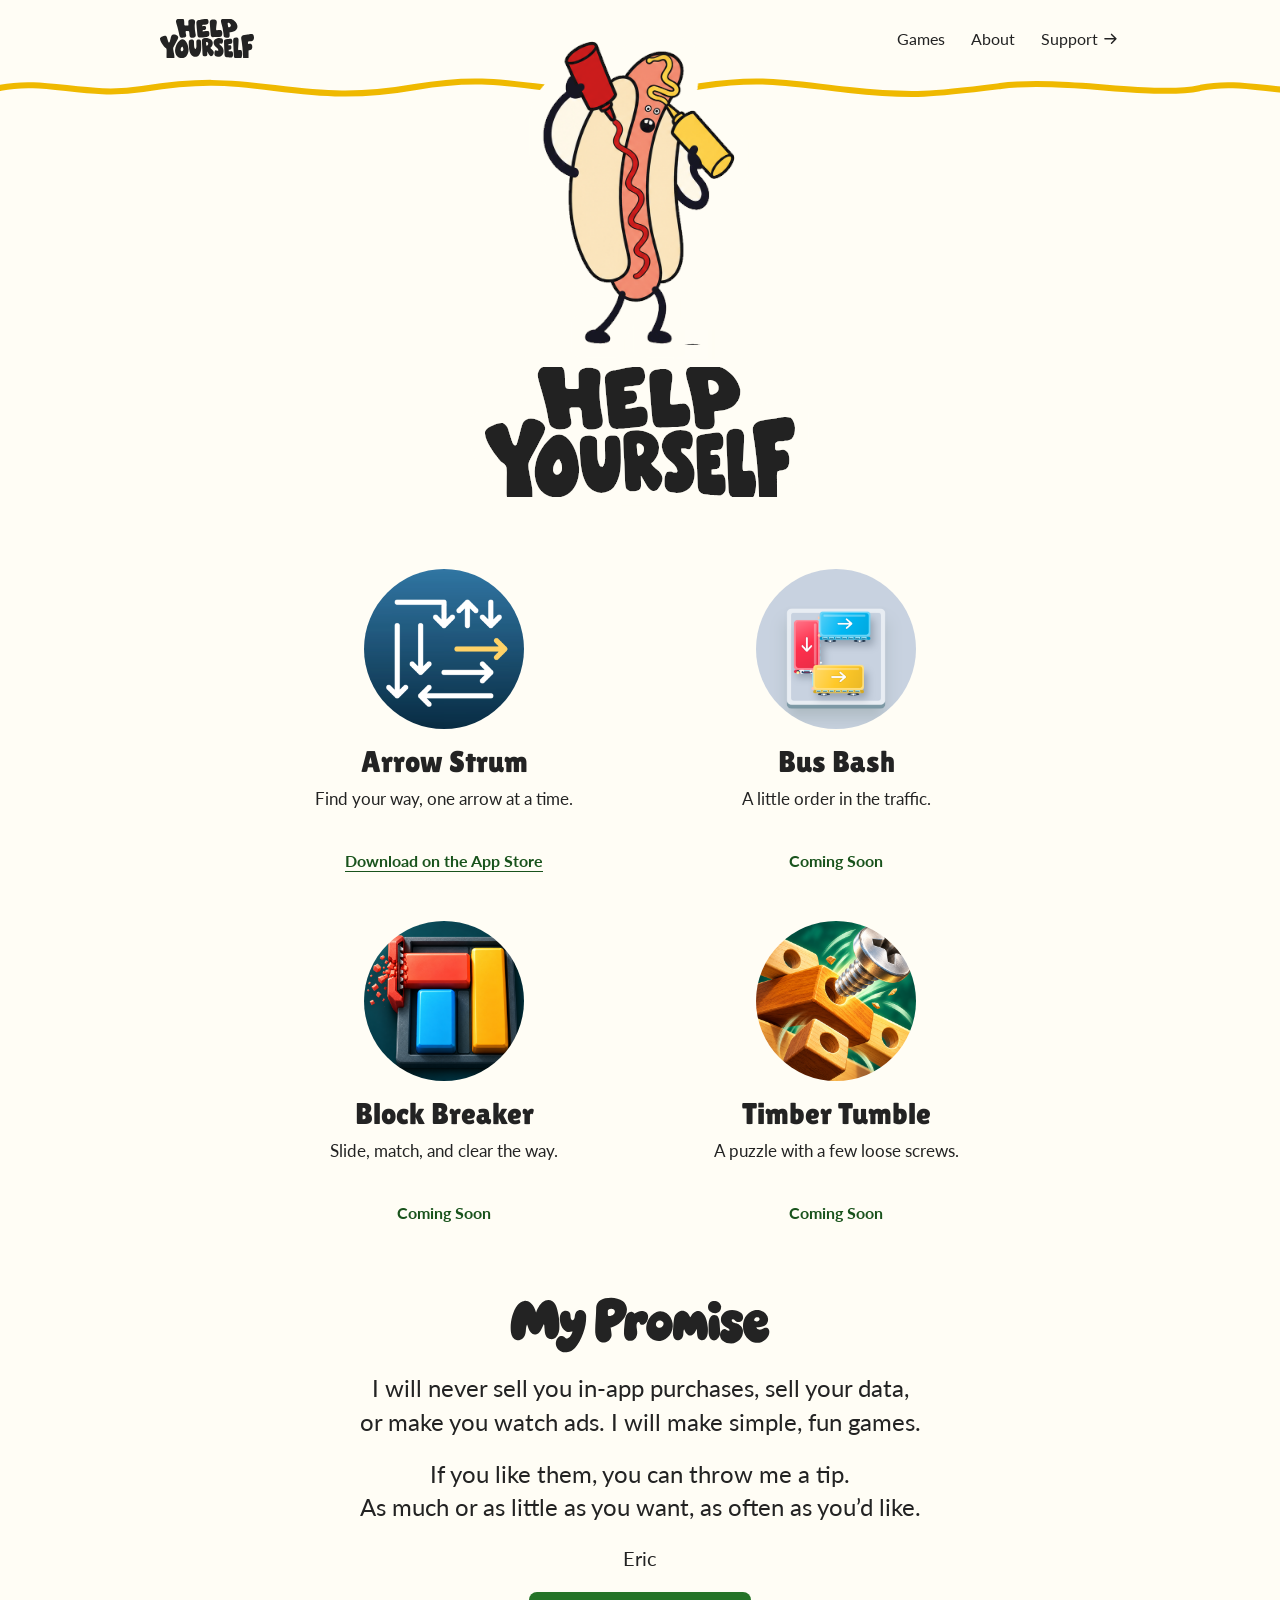
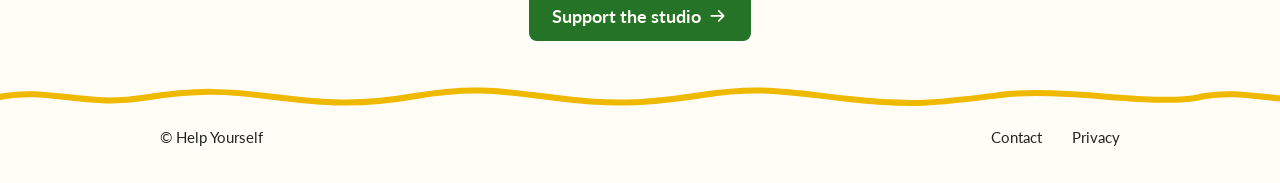
==== commit 866e3525: "Add Arrow Strum App Store download and QR code" ====
--- a/docs/index.html
+++ b/docs/index.html
@@ -47,7 +47,7 @@
         <img class="game-art" src="assets/games/arrow-strum.png" width="512" height="512" alt="">
         <h3 id="arrow-strum-title"><a href="arrow-strum/">Arrow Strum</a></h3>
         <p>Find your way, one arrow at a time.</p>
-        <p class="availability">Coming Soon</p>
+        <p class="availability"><a href="https://apps.apple.com/app/arrow-strum/id6838650227">Download on the App Store</a></p>
       </article>
       <article class="game-preview" id="bus-bash" aria-labelledby="bus-bash-title">
         <img class="game-art" src="assets/games/bus-bash.png" width="512" height="512" alt="" loading="lazy">
--- a/docs/assets/styles.css
+++ b/docs/assets/styles.css
@@ -243,3 +243,10 @@
   html { scroll-behavior: auto; }
   *, *::before, *::after { transition: none !important; }
 }
+
+/* App Store download and scannable code on the game hero. */
+.app-download { display: flex; flex-direction: column; align-items: flex-start; gap: 16px; }
+.app-store-qr { margin: 0; text-align: center; }
+.app-store-qr a { display: block; width: 144px; background: #fff; }
+.app-store-qr img { display: block; width: 144px; height: 144px; }
+.app-store-qr figcaption { margin-top: 8px; font-size: 14px; }
